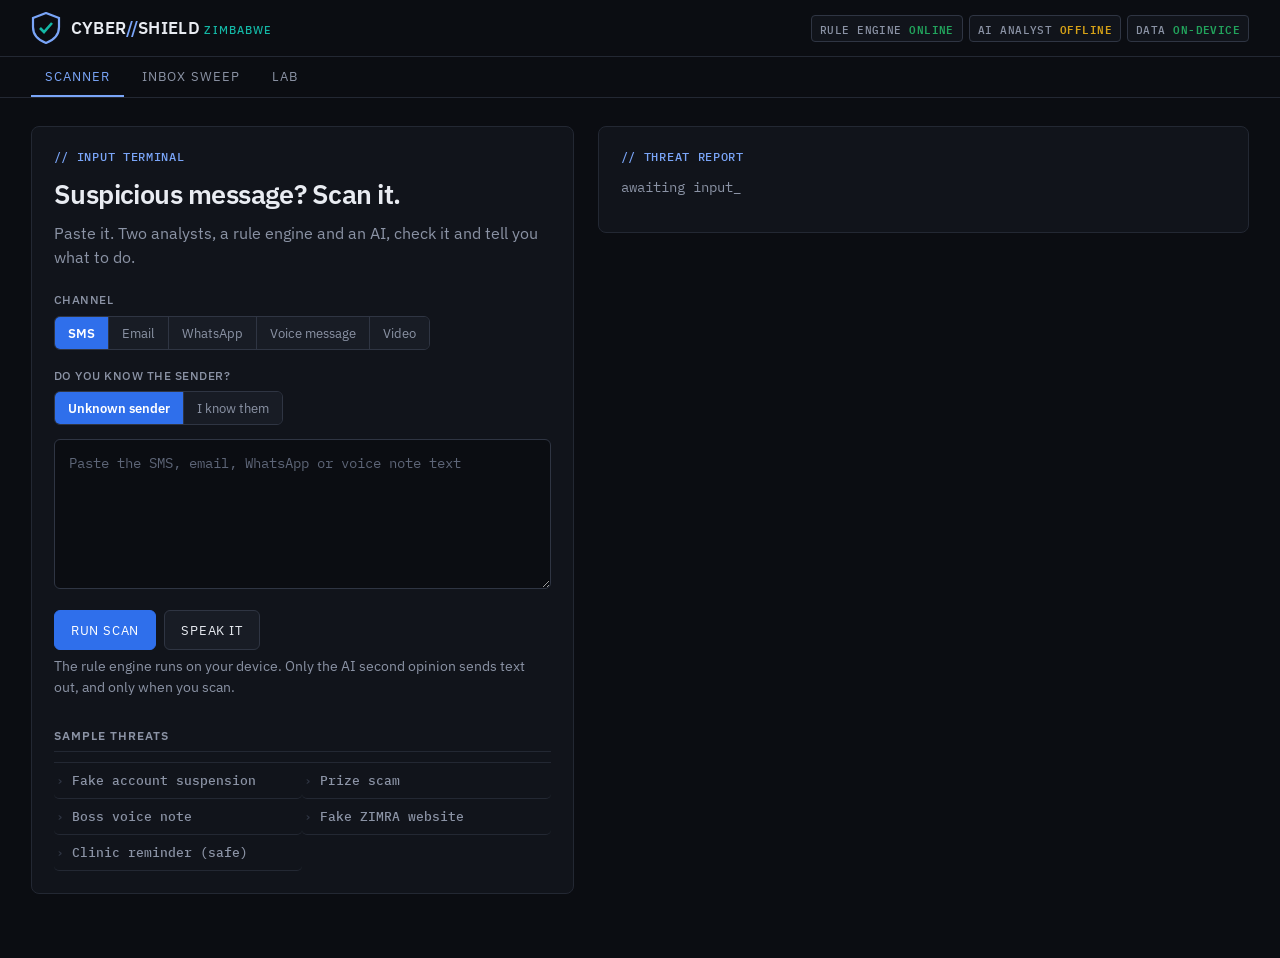
==== index.html @ 7634789b "intial and final" ====
<!DOCTYPE html>
<html lang="en">
<head>
  <meta charset="utf-8">
  <meta name="viewport" content="width=device-width, initial-scale=1, viewport-fit=cover">
  <title>Cyber Shield Zimbabwe</title>
  <meta name="description" content="Paste a suspicious SMS, email, WhatsApp message or voice note and get a verdict, the evidence behind it, and an incident report. Works offline.">
  <meta name="theme-color" content="#0b0d12">
  <meta name="color-scheme" content="dark">
  <meta name="apple-mobile-web-app-capable" content="yes">
  <meta name="apple-mobile-web-app-title" content="Cyber Shield">
  <link rel="manifest" href="manifest.webmanifest">
  <link rel="icon" href="assets/icon-192.png" type="image/png">
  <link rel="apple-touch-icon" href="assets/apple-touch-icon.png">
  <link rel="stylesheet" href="https://fonts.googleapis.com/css2?family=IBM+Plex+Mono:wght@400;500;600&family=IBM+Plex+Sans:wght@400;500;600&display=swap">
  <link rel="stylesheet" href="css/styles.css">
</head>
<body>
  <div id="err"></div>

  <div class="hdr">
    <header class="top">
      <div class="brand">
        <svg width="30" height="32" viewBox="0 0 30 32" aria-hidden="true">
          <path d="M15 1 2 6v9c0 8 5 13 13 16 8-3 13-8 13-16V6z" fill="none" stroke="var(--acc-tx)" stroke-width="2.2"/>
          <path d="M9 16l4 4 8-9" stroke="var(--acc2)" stroke-width="2.6" fill="none"/>
        </svg>
        <span>CYBER<em>//</em>SHIELD <small>ZIMBABWE</small></span>
      </div>
      <div class="chips">
        <span class="chip">Rule engine <b>online</b></span>
        <span class="chip off" id="aic">AI analyst <b>checking</b></span>
        <span class="chip">Data <b>on-device</b></span>
      </div>
    </header>

    <nav id="nav">
      <button data-v="check" aria-current="true">Scanner</button>
      <button data-v="inbox">Inbox sweep</button>
      <button data-v="proof">Lab</button>
    </nav>
  </div>

  <main>
    <!-- ------------------------------ scanner -->
    <section class="view" id="v-check">
      <div class="grid">
        <div class="panel">
          <p class="tag">// INPUT TERMINAL</p>
          <h1>Suspicious message? Scan it.</h1>
          <p class="lead">Paste it. Two analysts, a rule engine and an AI, check it and tell you what to do.</p>

          <label>Channel</label>
          <div class="seg" id="chs"></div>

          <label>Do you know the sender?</label>
          <div class="seg" id="srs"></div>

          <textarea id="t" aria-label="Message to scan" placeholder="Paste the SMS, email, WhatsApp or voice note text"></textarea>

          <div class="actions">
            <button class="pri" id="go">RUN SCAN</button>
            <button class="sec" id="speak">SPEAK IT</button>
          </div>

          <p class="meta">The rule engine runs on your device. Only the AI second opinion sends text out, and only when you scan.</p>

          <h3>Sample threats</h3>
          <div class="samples" id="ex"></div>
        </div>

        <div class="panel" id="out">
          <p class="tag">// THREAT REPORT</p>
          <p class="empty">awaiting input</p>
        </div>
      </div>
    </section>

    <!-- ------------------------------ inbox sweep -->
    <section class="view" id="v-inbox" hidden>
      <div class="panel">
        <p class="tag">// INBOX SWEEP</p>
        <h1>Sweep a whole inbox</h1>
        <p class="lead">For schools, clinics and small businesses. One message per line, riskiest first.</p>

        <textarea id="bulk" aria-label="Messages, one per line" placeholder="One message per line"></textarea>

        <div class="actions">
          <button class="pri" id="sweep">SWEEP</button>
          <button class="sec" id="bulkSample">LOAD SAMPLE INBOX</button>
        </div>

        <div id="tr"></div>
      </div>
    </section>

    <!-- ------------------------------ lab -->
    <section class="view" id="v-proof" hidden>
      <div class="lab-grid">
        <div class="panel lab-head">
          <p class="tag">// LAB</p>
          <h1>Prove it works</h1>
          <p class="lead">Four benches, all runnable on this machine, offline. Every figure below is produced by the same code path a live scan uses.</p>
        </div>

        <div class="panel">
          <h3>Red team: AI attacks the engine</h3>
          <p class="meta">The AI writes fresh Zimbabwean scams it has never shown the engine. The cached corpus runs offline; when the AI analyst is online it adds a live round on top.</p>
          <div class="actions">
            <button class="pri" id="rt">LAUNCH RED TEAM</button>
          </div>
          <div id="rto"></div>
        </div>

        <div class="panel">
          <h3>Disguised scams</h3>
          <p class="meta">Slang, numbers swapped for letters, fake lookalike websites.</p>
          <div class="actions">
            <button class="sec" id="stress">RUN TEST</button>
          </div>
          <div id="so"></div>
        </div>

        <div class="panel">
          <h3>Self-evaluation on the official set</h3>
          <p class="meta">All 100 rows released by NUST, scored locally.</p>
          <div class="actions">
            <button class="sec" id="eval">RUN SELF-EVALUATION</button>
          </div>
          <div id="eo"></div>
        </div>

        <div class="panel">
          <h3>Your own dataset</h3>
          <p class="meta">CSV with content, channel, threat_label, risk_level.</p>
          <input type="file" id="f" accept=".csv">
          <div id="bo"></div>
        </div>
      </div>
    </section>
  </main>

  <script src="js/engine.js"></script>
  <script src="js/dataset.js"></script>
  <script src="js/app.js"></script>
</body>
</html>
---- css/styles.css ----
/* ------------------------------------------------------------------ *
 * Cyber Shield Zimbabwe - styles
 * ------------------------------------------------------------------ */

:root {
  /* Neutrals: graphite scale, no hue in the greys */
  --bg: #0b0d12;
  --pan: #11141b;
  --pan2: #181c25;
  --line: #232833;
  --line2: #2f3543;
  --ink: #e9ecf2;
  --mut: #8b93a5;

  /* Accents: one primary, one secondary, both AA on --bg */
  --acc: #2f6feb;        /* primary fill */
  --acc-tx: #7aa5f8;     /* accent for text and lines on dark */
  --acc2: #14b8a6;       /* secondary accent */

  /* Risk semantics only */
  --yl: #d4a017;
  --rd: #e04b5c;
  --gn: #22a35c;

  box-sizing: border-box;
  padding-bottom: env(safe-area-inset-bottom, 0px);
  color-scheme: dark;
}

* {
  box-sizing: border-box;
}

body {
  margin: 0;
  background: var(--bg);
  color: var(--ink);
  font: 1rem/1.55 'IBM Plex Sans', system-ui, -apple-system, 'Segoe UI', sans-serif;
  -webkit-font-smoothing: antialiased;
}

h1, h2, h3 {
  margin: 0;
  font-weight: 600;
  letter-spacing: -.01em;
}

.mono {
  font-family: 'IBM Plex Mono', ui-monospace, 'SF Mono', Menlo, monospace;
}

a {
  color: var(--acc-tx);
}

/* --------------------------------- error banner */
#err {
  display: none;
  background: var(--rd);
  color: #fff;
  padding: 9px 20px;
  font: 500 .85rem 'IBM Plex Mono', monospace;
}

/* --------------------------------- sticky header */
.hdr {
  position: sticky;
  top: 0;
  z-index: 20;
  background: var(--bg);
  padding-top: env(safe-area-inset-top, 0px);
  border-bottom: 1px solid var(--line);
}

/* Both header rows track main's box exactly, so the brand, the tabs and the
   content stay on one left edge at any width. */
.top,
nav {
  width: 100%;
  max-width: 1680px;
  margin: 0 auto;
  padding-left: clamp(14px, 2.4vw, 44px);
  padding-right: clamp(14px, 2.4vw, 44px);
}

.top {
  display: flex;
  align-items: center;
  justify-content: space-between;
  gap: 16px;
  flex-wrap: wrap;
  padding-top: 12px;
  padding-bottom: 12px;
  border-bottom: 1px solid var(--line);
}

.brand {
  display: flex;
  align-items: center;
  gap: 10px;
  font-weight: 600;
  font-size: 1.05rem;
  letter-spacing: .02em;
}

.brand em {
  font-style: normal;
  color: var(--acc-tx);
}

.brand small {
  color: var(--acc2);
  font-size: .7rem;
  font-weight: 500;
  letter-spacing: .1em;
  text-transform: uppercase;
}

.chips {
  display: flex;
  gap: 6px;
  flex-wrap: wrap;
}

.chip {
  font: 500 .7rem 'IBM Plex Mono', monospace;
  letter-spacing: .04em;
  text-transform: uppercase;
  border: 1px solid var(--line2);
  border-radius: 4px;
  padding: 3px 8px;
  color: var(--mut);
  background: var(--pan);
  white-space: nowrap;
}

.chip b {
  color: var(--gn);
  font-weight: 600;
}

.chip.off b {
  color: var(--yl);
}

.chip.install {
  cursor: pointer;
  color: var(--acc-tx);
  border-color: var(--acc-tx);
  font: 600 .7rem 'IBM Plex Mono', monospace;
  letter-spacing: .04em;
  text-transform: uppercase;
}

.chip.install:hover {
  background: var(--pan2);
}

/* --------------------------------- tabs */
nav {
  display: flex;
  gap: 4px;
}

nav button {
  background: none;
  border: 0;
  border-bottom: 2px solid transparent;
  padding: 10px 14px;
  font: 600 .8rem inherit;
  font-family: inherit;
  letter-spacing: .08em;
  text-transform: uppercase;
  color: var(--mut);
  cursor: pointer;
  transition: color .12s, border-color .12s;
}

nav button:hover {
  color: var(--ink);
}

nav button[aria-current='true'] {
  color: var(--acc-tx);
  border-bottom-color: var(--acc-tx);
}

/* --------------------------------- layout */
main {
  max-width: 1680px;
  margin: 0 auto;
  padding: 28px clamp(14px, 2.4vw, 44px) 64px;
}

.grid {
  display: grid;
  grid-template-columns: minmax(0, 5fr) minmax(0, 6fr);
  gap: 24px;
  align-items: start;
}

/* Lab: four independent benches side by side instead of one long column.
   300px is the floor that puts all four on one row from ~1280px up. */
/* min() keeps a 300px floor from overflowing a 320px phone. */
.lab-grid {
  display: grid;
  grid-template-columns: repeat(auto-fit, minmax(min(300px, 100%), 1fr));
  gap: 20px;
  align-items: start;
}

.lab-head {
  grid-column: 1 / -1;
}

.lab-grid .panel > h3:first-of-type {
  margin-top: 6px;
}

.view[hidden] {
  display: none;
}

@media (max-width: 980px) {
  .grid {
    grid-template-columns: 1fr;
  }

  main {
    padding-top: 20px;
  }
}

/* Big displays: grow the base size so the whole interface scales up
   instead of stranding a small layout in the middle of the screen. */
@media (min-width: 1440px) {
  :root {
    font-size: 17px;
  }

  .grid {
    gap: 26px;
  }
}

@media (min-width: 1800px) {
  :root {
    font-size: 19px;
  }

  .grid {
    grid-template-columns: minmax(0, 4.6fr) minmax(0, 6fr);
  }
}

@media (min-width: 2400px) {
  :root {
    font-size: 23px;
  }

  main,
  .top,
  nav {
    max-width: 2100px;
  }
}

/* Result rows and sample cases get denser columns when there is room,
   which is most of the scrolling on a laptop. */
@media (min-width: 1180px) {
  .samples {
    display: grid;
    grid-template-columns: repeat(auto-fit, minmax(min(230px, 100%), 1fr));
    border-top: 0;
  }

  .samples button {
    border: 1px solid var(--line);
    border-radius: 5px;
    padding: 9px 10px;
  }

  .samples button:hover {
    background: var(--pan2);
    border-color: var(--line2);
  }

  .finds {
    display: grid;
    grid-template-columns: repeat(auto-fit, minmax(min(280px, 100%), 1fr));
    gap: 2px 10px;
  }
}

/* --------------------------------- panels */
.panel {
  background: var(--pan);
  border: 1px solid var(--line);
  border-radius: 8px;
  padding: 22px;
  transition: border-color .15s;
}

.panel:hover {
  border-color: var(--line2);
}

/* --------------------------------- motion */
/* Short, single pass, and only on entry. Enough to feel alive, not enough
   to distract from the verdict. */
@keyframes rise {
  from {
    opacity: 0;
    transform: translateY(9px);
  }
}

.view:not([hidden]) > .grid > .panel,
.view:not([hidden]) > .lab-grid > .panel,
.view:not([hidden]) > .panel {
  animation: rise .34s cubic-bezier(.22, .7, .3, 1) both;
}

.view:not([hidden]) > .lab-grid > .panel:nth-child(2) { animation-delay: .04s; }
.view:not([hidden]) > .lab-grid > .panel:nth-child(3) { animation-delay: .08s; }
.view:not([hidden]) > .lab-grid > .panel:nth-child(4) { animation-delay: .12s; }
.view:not([hidden]) > .lab-grid > .panel:nth-child(5) { animation-delay: .16s; }

.samples button,
.finds li {
  transition: background .13s, color .13s, border-color .13s;
}

.pri:active, .sec:active {
  transform: translateY(1px);
}

@media (prefers-reduced-motion: reduce) {
  *,
  *::before,
  *::after {
    animation-duration: .001ms !important;
    animation-iteration-count: 1 !important;
    transition-duration: .001ms !important;
  }
}

.tag {
  font: 500 .72rem 'IBM Plex Mono', monospace;
  letter-spacing: .06em;
  text-transform: uppercase;
  color: var(--acc-tx);
  margin: 0 0 14px;
}

h1 {
  font-size: 1.7rem;
  line-height: 1.2;
  letter-spacing: -.02em;
}

h3 {
  font-size: .78rem;
  letter-spacing: .08em;
  text-transform: uppercase;
  color: var(--mut);
  margin: 28px 0 10px;
  padding-bottom: 6px;
  border-bottom: 1px solid var(--line);
}

.lead {
  color: var(--mut);
  margin: 10px 0 20px;
  max-width: 56ch;
}

.meta {
  color: var(--mut);
  font-size: .85rem;
  margin: 6px 0;
}

label {
  display: block;
  font-weight: 500;
  font-size: .78rem;
  letter-spacing: .04em;
  text-transform: uppercase;
  color: var(--mut);
  margin: 16px 0 6px;
}

/* --------------------------------- controls */
.seg {
  display: inline-flex;
  flex-wrap: wrap;
  border: 1px solid var(--line2);
  border-radius: 6px;
  overflow: hidden;
}

.seg button {
  border: 0;
  border-right: 1px solid var(--line2);
  background: var(--pan2);
  color: var(--mut);
  padding: 7px 13px;
  font: 500 .85rem inherit;
  font-family: inherit;
  cursor: pointer;
  transition: background .12s, color .12s;
}

.seg button:last-child {
  border-right: 0;
}

.seg button:hover {
  color: var(--ink);
}

.seg button[aria-pressed='true'] {
  background: var(--acc);
  color: #fff;
  font-weight: 600;
}

textarea {
  width: 100%;
  min-height: 150px;
  margin-top: 14px;
  padding: 12px 14px;
  border: 1px solid var(--line2);
  border-radius: 6px;
  background: var(--bg);
  color: var(--ink);
  font: .88rem/1.6 'IBM Plex Mono', monospace;
  resize: vertical;
}

textarea::placeholder {
  color: #5d6577;
}

input[type='file'] {
  display: block;
  margin-top: 12px;
  color: var(--mut);
  font-size: .85rem;
}

input[type='file']::file-selector-button {
  font: 600 .8rem inherit;
  font-family: inherit;
  letter-spacing: .04em;
  text-transform: uppercase;
  color: var(--ink);
  background: var(--pan2);
  border: 1px solid var(--line2);
  border-radius: 5px;
  padding: 7px 12px;
  margin-right: 12px;
  cursor: pointer;
}

button:focus-visible,
textarea:focus-visible,
input:focus-visible,
li:focus-visible,
a:focus-visible {
  outline: 2px solid var(--acc-tx);
  outline-offset: 2px;
}

.pri, .sec {
  font: 600 .8rem inherit;
  font-family: inherit;
  letter-spacing: .06em;
  text-transform: uppercase;
  padding: 10px 16px;
  border-radius: 6px;
  cursor: pointer;
  transition: background .12s, border-color .12s, opacity .12s;
}

.pri {
  background: var(--acc);
  color: #fff;
  border: 1px solid var(--acc);
}

.pri:hover:not(:disabled) {
  background: #3d7bf5;
}

.sec {
  background: var(--pan2);
  color: var(--ink);
  border: 1px solid var(--line2);
}

.sec:hover {
  border-color: var(--acc-tx);
  color: var(--acc-tx);
}

.pri:disabled {
  opacity: .45;
  cursor: default;
}

.actions {
  display: flex;
  gap: 8px;
  flex-wrap: wrap;
  margin-top: 14px;
}

/* --------------------------------- sample threats */
.samples {
  border-top: 1px solid var(--line);
}

.samples button {
  display: block;
  width: 100%;
  text-align: left;
  background: none;
  border: 0;
  border-bottom: 1px solid var(--line);
  padding: 9px 2px;
  font: 500 .82rem 'IBM Plex Mono', monospace;
  color: var(--mut);
  cursor: pointer;
  transition: color .12s;
}

.samples button:hover {
  color: var(--acc-tx);
}

.samples button::before {
  content: '› ';
  color: var(--line2);
}

/* --------------------------------- progress log + empty state */
.empty {
  color: var(--mut);
  font: .85rem 'IBM Plex Mono', monospace;
}

.empty::after {
  content: '_';
  animation: bl 1s steps(1) infinite;
}

@keyframes bl {
  50% { opacity: 0; }
}

.log {
  font: .78rem/1.7 'IBM Plex Mono', monospace;
  color: var(--mut);
}

.log div::before {
  content: '· ';
  color: var(--acc2);
}

/* --------------------------------- verdict header */
.top2 {
  display: flex;
  gap: 20px;
  align-items: center;
  flex-wrap: wrap;
}

.gauge {
  width: 12.5rem;
  max-width: 100%;
  flex: none;
}

.arc {
  fill: none;
  stroke-width: 15;
  opacity: .2;
}

.arc.on {
  opacity: 1;
}

.needle {
  transform-origin: 100px 100px;
  transition: transform .9s cubic-bezier(.2, .9, .3, 1.2);
}

.vd h2 {
  font-size: 1.3rem;
  line-height: 1.25;
}

.lvl {
  font: 600 .75rem 'IBM Plex Mono', monospace;
  letter-spacing: .1em;
  text-transform: uppercase;
  margin: 0 0 6px;
}

.High { color: var(--rd); }
.Medium { color: var(--yl); }
.Low { color: var(--gn); }

/* --------------------------------- quoted message */
.msg {
  border: 1px solid var(--line2);
  border-left: 3px solid var(--acc2);
  border-radius: 0 6px 6px 0;
  background: var(--bg);
  padding: 12px 14px;
  font: .85rem/1.65 'IBM Plex Mono', monospace;
  white-space: pre-wrap;
  overflow-wrap: anywhere;
}

mark {
  background: var(--yl);
  color: #10131a;
  padding: 0 2px;
  border-radius: 2px;
}

mark.hot {
  outline: 2px solid var(--acc2);
  outline-offset: 1px;
}

mark sup {
  font-weight: 700;
  margin-left: 2px;
  font-size: .65em;
}

/* --------------------------------- signals list */
.finds {
  list-style: none;
  margin: 0;
  padding: 0;
}

.finds li {
  display: flex;
  gap: 10px;
  align-items: flex-start;
  padding: 8px;
  border-radius: 5px;
  cursor: default;
}

.finds li:hover {
  background: var(--pan2);
}

.finds b {
  flex: none;
  width: 20px;
  height: 20px;
  border-radius: 3px;
  background: var(--acc2);
  color: #06231f;
  font: 700 .72rem 'IBM Plex Mono', monospace;
  display: grid;
  place-items: center;
  margin-top: 1px;
}

/* --------------------------------- AI analyst panel */
.ai {
  border: 1px solid var(--line2);
  border-left: 3px solid var(--acc);
  border-radius: 0 6px 6px 0;
  padding: 12px 14px;
  background: var(--bg);
}

.ai p {
  margin: 6px 0;
}

.ag {
  font: 600 .72rem 'IBM Plex Mono', monospace;
  letter-spacing: .06em;
  text-transform: uppercase;
}

.act {
  font-size: 1.05rem;
  font-weight: 500;
  margin: 0 0 12px;
  max-width: 54ch;
}

/* --------------------------------- incident card */
.card {
  border: 1px solid var(--line2);
  border-radius: 8px;
  background: var(--bg);
  overflow: hidden;
}

.cardhead {
  display: flex;
  align-items: center;
  justify-content: space-between;
  gap: 12px;
  flex-wrap: wrap;
  padding: 10px 14px;
  background: var(--pan2);
  border-bottom: 1px solid var(--line);
}

.ref {
  font: 600 .78rem 'IBM Plex Mono', monospace;
  letter-spacing: .06em;
  color: var(--acc-tx);
}

.cardbody {
  padding: 14px;
}

.facts {
  display: grid;
  grid-template-columns: max-content 1fr;
  gap: 4px 16px;
  margin: 0 0 14px;
  font-size: .84rem;
}

.facts dt {
  color: var(--mut);
}

.facts dd {
  margin: 0;
  font-weight: 500;
}

.steps {
  margin: 8px 0 0;
  padding-left: 20px;
  font-size: .88rem;
}

.steps li {
  margin-bottom: 5px;
}

/* --------------------------------- tables */
table {
  border-collapse: collapse;
  width: 100%;
  font-size: .85rem;
}

td, th {
  padding: 8px 10px;
  border-bottom: 1px solid var(--line);
  text-align: left;
  vertical-align: top;
}

th {
  color: var(--mut);
  font-weight: 500;
  font-size: .75rem;
  letter-spacing: .06em;
  text-transform: uppercase;
}

.bignum {
  font: 600 2rem 'IBM Plex Sans', system-ui, sans-serif;
  letter-spacing: -.02em;
  margin: 6px 0 4px;
  color: var(--acc-tx);
}

/* --------------------------------- print the incident card */
@media print {
  body {
    background: #fff;
    color: #000;
  }

  .hdr, #v-check > .grid > .panel:first-child, nav, #v-inbox, #v-proof, h3, .actions {
    display: none !important;
  }

  .panel, .card, .msg, .ai {
    border-color: #bbb;
    background: #fff;
  }

  .card {
    page-break-inside: avoid;
  }
}
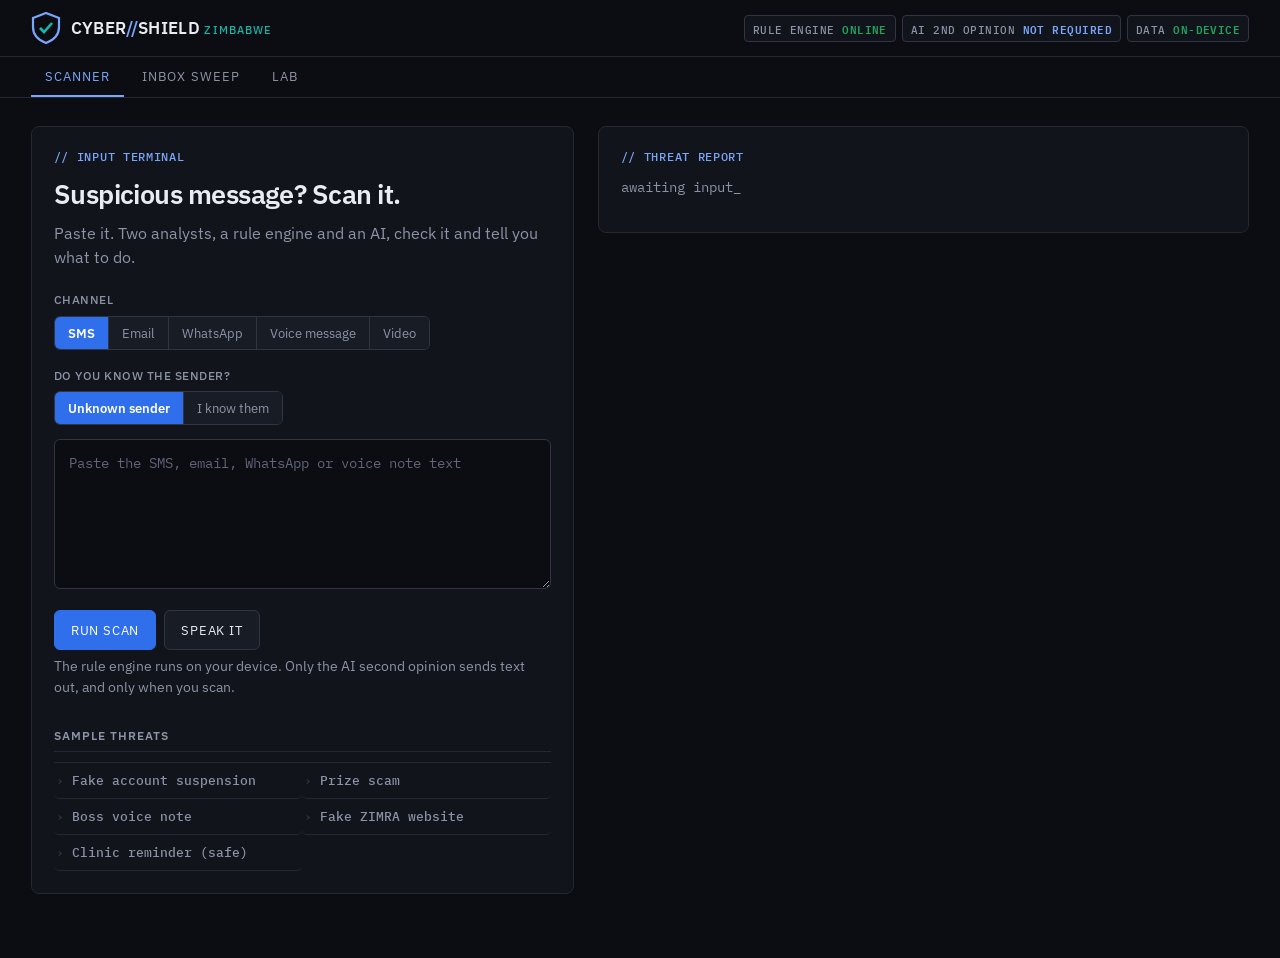
==== commit 176be7aa: "Reframe the optional AI as not required, not offline The header chip read "AI ANALYST / OFFLINE" in " ====
--- a/index.html
+++ b/index.html
@@ -29,7 +29,7 @@
       </div>
       <div class="chips">
         <span class="chip">Rule engine <b>online</b></span>
-        <span class="chip off" id="aic">AI analyst <b>checking</b></span>
+        <span class="chip opt" id="aic">AI 2nd opinion <b>not required</b></span>
         <span class="chip">Data <b>on-device</b></span>
       </div>
     </header>
--- a/css/styles.css
+++ b/css/styles.css
@@ -141,6 +141,11 @@
 
 .chip.off b {
   color: var(--yl);
+}
+
+/* Optional-by-design, not a fault: keep it out of the warning colour. */
+.chip.opt b {
+  color: var(--acc-tx);
 }
 
 .chip.install {
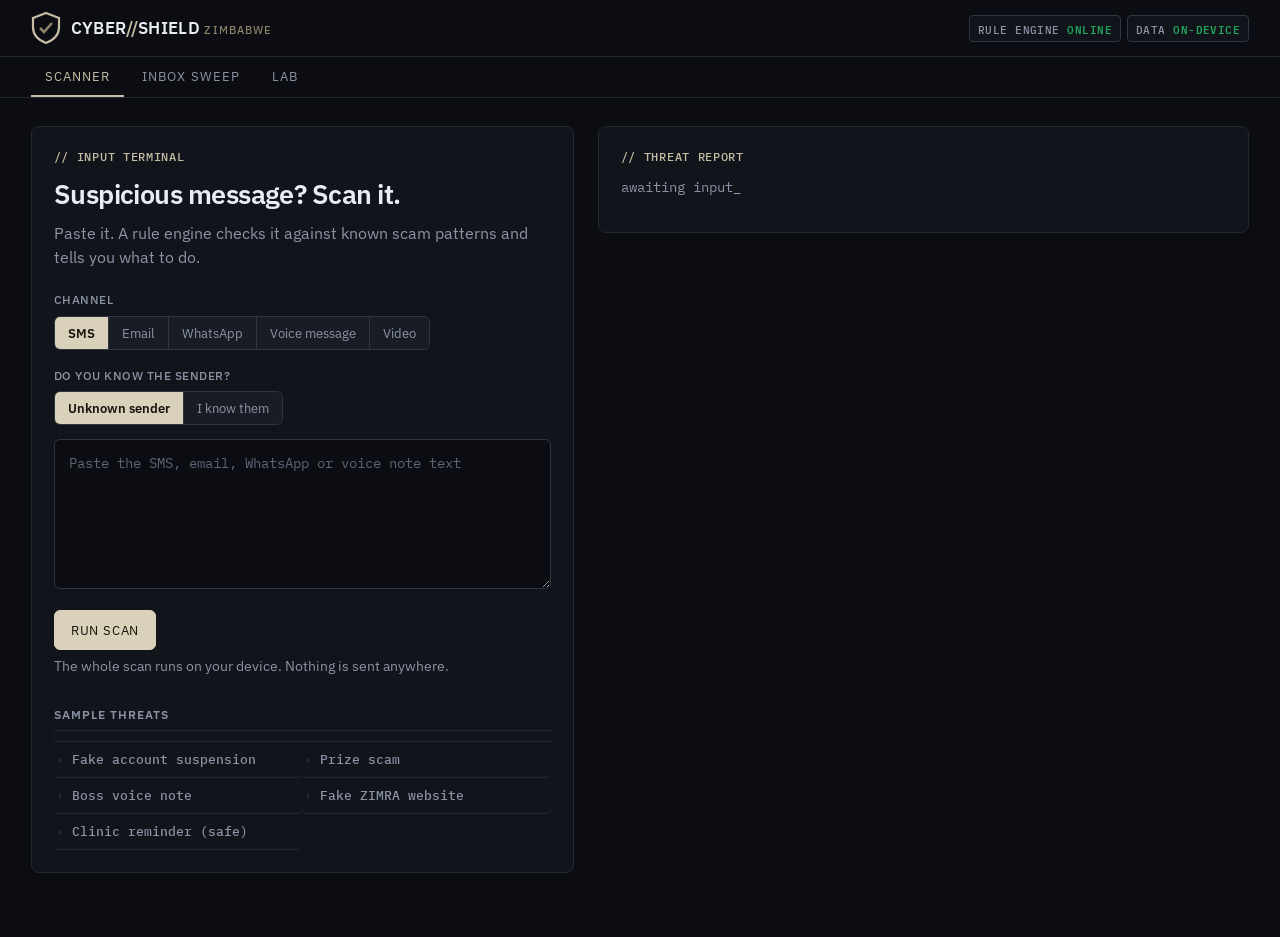
==== commit b26402a7: "redo the ui" ====
--- a/index.html
+++ b/index.html
@@ -27,9 +27,8 @@
         </svg>
         <span>CYBER<em>//</em>SHIELD <small>ZIMBABWE</small></span>
       </div>
-      <div class="chips">
+      <div class="chips" id="chips">
         <span class="chip">Rule engine <b>online</b></span>
-        <span class="chip opt" id="aic">AI 2nd opinion <b>not required</b></span>
         <span class="chip">Data <b>on-device</b></span>
       </div>
     </header>
@@ -48,7 +47,7 @@
         <div class="panel">
           <p class="tag">// INPUT TERMINAL</p>
           <h1>Suspicious message? Scan it.</h1>
-          <p class="lead">Paste it. Two analysts, a rule engine and an AI, check it and tell you what to do.</p>
+          <p class="lead">Paste it. A rule engine checks it against known scam patterns and tells you what to do.</p>
 
           <label>Channel</label>
           <div class="seg" id="chs"></div>
@@ -60,10 +59,9 @@
 
           <div class="actions">
             <button class="pri" id="go">RUN SCAN</button>
-            <button class="sec" id="speak">SPEAK IT</button>
           </div>
 
-          <p class="meta">The rule engine runs on your device. Only the AI second opinion sends text out, and only when you scan.</p>
+          <p class="meta">The whole scan runs on your device. Nothing is sent anywhere.</p>
 
           <h3>Sample threats</h3>
           <div class="samples" id="ex"></div>
@@ -101,41 +99,50 @@
           <p class="tag">// LAB</p>
           <h1>Prove it works</h1>
           <p class="lead">Four benches, all runnable on this machine, offline. Every figure below is produced by the same code path a live scan uses.</p>
+          <ul class="lab-notes">
+            <li>Benches <b>01</b> and <b>02</b> run themselves when you open this tab.</li>
+            <li>Bench <b>03</b> attacks the engine with a corpus it was never tuned against.</li>
+            <li>Bench <b>04</b> scores any CSV in the same column format.</li>
+          </ul>
         </div>
 
-        <div class="panel">
-          <h3>Red team: AI attacks the engine</h3>
-          <p class="meta">The AI writes fresh Zimbabwean scams it has never shown the engine. The cached corpus runs offline; when the AI analyst is online it adds a live round on top.</p>
+        <section class="panel bench">
+          <p class="bench-no">Bench 01</p>
+          <h2>Disguised scams</h2>
+          <p class="meta">Slang, numbers swapped for letters, fake lookalike websites. The engine has to normalise wording before it can match a rule.</p>
+          <div class="actions">
+            <button class="sec" id="stress">RUN TEST</button>
+          </div>
+          <div class="bench-out" id="so"></div>
+        </section>
+
+        <section class="panel bench">
+          <p class="bench-no">Bench 02</p>
+          <h2>Self-evaluation on the official set</h2>
+          <p class="meta">All 100 rows released by NUST, scored locally through the same <span class="mono">analyse()</span> a live scan calls.</p>
+          <div class="actions">
+            <button class="sec" id="eval">RUN SELF-EVALUATION</button>
+          </div>
+          <div class="bench-out" id="eo"></div>
+        </section>
+
+        <section class="panel bench">
+          <p class="bench-no">Bench 03</p>
+          <h2>Red team: scams it was not tuned on</h2>
+          <p class="meta">A corpus the engine was never tuned against: fresh angles on the same tactics, plus near-misses that a careless engine would flag. Any miss here is a real gap, not a bad label.</p>
           <div class="actions">
             <button class="pri" id="rt">LAUNCH RED TEAM</button>
           </div>
-          <div id="rto"></div>
-        </div>
+          <div class="bench-out" id="rto"></div>
+        </section>
 
-        <div class="panel">
-          <h3>Disguised scams</h3>
-          <p class="meta">Slang, numbers swapped for letters, fake lookalike websites.</p>
-          <div class="actions">
-            <button class="sec" id="stress">RUN TEST</button>
-          </div>
-          <div id="so"></div>
-        </div>
-
-        <div class="panel">
-          <h3>Self-evaluation on the official set</h3>
-          <p class="meta">All 100 rows released by NUST, scored locally.</p>
-          <div class="actions">
-            <button class="sec" id="eval">RUN SELF-EVALUATION</button>
-          </div>
-          <div id="eo"></div>
-        </div>
-
-        <div class="panel">
-          <h3>Your own dataset</h3>
-          <p class="meta">CSV with content, channel, threat_label, risk_level.</p>
+        <section class="panel bench bench-wide">
+          <p class="bench-no">Bench 04</p>
+          <h2>Your own dataset</h2>
+          <p class="meta">CSV with content, channel, threat_label, risk_level. The file is read in the browser and never uploaded.</p>
           <input type="file" id="f" accept=".csv">
-          <div id="bo"></div>
-        </div>
+          <div class="bench-out" id="bo"></div>
+        </section>
       </div>
     </section>
   </main>
--- a/css/styles.css
+++ b/css/styles.css
@@ -12,10 +12,14 @@
   --ink: #e9ecf2;
   --mut: #8b93a5;
 
-  /* Accents: one primary, one secondary, both AA on --bg */
-  --acc: #2f6feb;        /* primary fill */
-  --acc-tx: #7aa5f8;     /* accent for text and lines on dark */
-  --acc2: #14b8a6;       /* secondary accent */
+  /* Chrome is deliberately achromatic: cream and khaki only, no hue. That leaves
+     red, amber and green to mean risk and nothing else, so a coloured pixel on
+     screen is always information rather than decoration. */
+  --acc: #d9d1ba;        /* cream fill for buttons and selected chips */
+  --acc-hi: #eae3cf;     /* hover, one step lighter than --acc */
+  --on-acc: #16130c;     /* text on any cream fill: 13.2:1, well past AAA */
+  --acc-tx: #c6bda4;     /* cream for text and lines on the dark background */
+  --acc2: #8d8168;       /* khaki, for small marks and underlines */
 
   /* Risk semantics only */
   --yl: #d4a017;
@@ -143,10 +147,7 @@
   color: var(--yl);
 }
 
-/* Optional-by-design, not a fault: keep it out of the warning colour. */
-.chip.opt b {
-  color: var(--acc-tx);
-}
+
 
 .chip.install {
   cursor: pointer;
@@ -204,12 +205,12 @@
   align-items: start;
 }
 
-/* Lab: four independent benches side by side instead of one long column.
-   300px is the floor that puts all four on one row from ~1280px up. */
-/* min() keeps a 300px floor from overflowing a 320px phone. */
+/* Lab: three benches per row on desktop, the wide one taking the full row
+   below. Fixed 3 tracks instead of auto-fit so the bench count per row stays
+   stable instead of growing a 4th column on wide screens. */
 .lab-grid {
   display: grid;
-  grid-template-columns: repeat(auto-fit, minmax(min(300px, 100%), 1fr));
+  grid-template-columns: repeat(3, minmax(0, 1fr));
   gap: 20px;
   align-items: start;
 }
@@ -218,16 +219,128 @@
   grid-column: 1 / -1;
 }
 
-.lab-grid .panel > h3:first-of-type {
-  margin-top: 6px;
+/* Bench 04 is a file drop, not a score table, so it gets the whole row. */
+.bench-wide {
+  grid-column: 1 / -1;
+}
+
+.lab-notes {
+  margin: 0;
+  padding: 0;
+  list-style: none;
+  display: grid;
+  gap: 4px 18px;
+  font-size: .85rem;
+  color: var(--mut);
+}
+
+.lab-notes b {
+  font: 600 .72rem 'IBM Plex Mono', monospace;
+  color: var(--acc2);
+}
+
+/* Each bench reads as a card: index, title, one line of why it exists. */
+.bench-no {
+  font: 500 .72rem 'IBM Plex Mono', monospace;
+  letter-spacing: .06em;
+  text-transform: uppercase;
+  color: var(--acc2);
+  margin: 0 0 4px;
+}
+
+/* h2 inside a bench, so it does not pick up the h1 display size. */
+.bench h2 {
+  font-size: .95rem;
+  line-height: 1.35;
+  letter-spacing: -.005em;
+  color: var(--ink);
+  margin: 0;
+}
+
+.bench .meta {
+  margin: 8px 0 0;
+}
+
+/* Output sits under the button. A narrow bench would otherwise crush the
+   result tables, so the block scrolls sideways instead of squashing columns. */
+.bench-out {
+  margin-top: 16px;
+  overflow-x: auto;
+}
+
+/* Passing rows and class breakdowns live here. Keeps the lab scannable:
+   the score and any misses are always on screen, the rest is one click away. */
+.more {
+  margin-top: 14px;
+  border-top: 1px solid var(--line);
+}
+
+.more > summary {
+  padding: 9px 2px;
+  font: 500 .78rem 'IBM Plex Mono', monospace;
+  letter-spacing: .04em;
+  color: var(--mut);
+  cursor: pointer;
+  list-style: none;
+  user-select: none;
+}
+
+.more > summary::-webkit-details-marker {
+  display: none;
+}
+
+/* Disclosure chevron, drawn as a character so it needs no extra markup. */
+.more > summary::before {
+  content: '+ ';
+  color: var(--acc2);
+}
+
+.more[open] > summary::before {
+  content: '\2212\00a0';
+}
+
+.more > summary:hover {
+  color: var(--acc-tx);
+}
+
+.more > summary:focus-visible {
+  outline: 2px solid var(--acc-tx);
+  outline-offset: 2px;
+}
+
+/* Sub-headings the results inject (h3) are section breaks inside a card, not
+   the full-width dividers used in the scanner panel, so tighten them. */
+.bench-out h3 {
+  font-size: .68rem;
+  margin: 20px 0 4px;
+  padding-bottom: 4px;
+}
+
+.bench-out .bignum {
+  font-size: 1.6rem;
+  margin-top: 0;
+}
+
+.bench-wide input[type='file'] {
+  margin-top: 16px;
 }
 
 .view[hidden] {
   display: none;
 }
 
+@media (max-width: 1280px) {
+  .lab-grid {
+    grid-template-columns: repeat(2, minmax(0, 1fr));
+  }
+}
+
 @media (max-width: 980px) {
   .grid {
+    grid-template-columns: 1fr;
+  }
+
+  .lab-grid {
     grid-template-columns: 1fr;
   }
 
@@ -427,7 +540,7 @@
 
 .seg button[aria-pressed='true'] {
   background: var(--acc);
-  color: #fff;
+  color: var(--on-acc);
   font-weight: 600;
 }
 
@@ -489,14 +602,16 @@
   transition: background .12s, border-color .12s, opacity .12s;
 }
 
+/* Cream fill, so the label on top has to be the dark ink, not white. */
 .pri {
   background: var(--acc);
-  color: #fff;
+  color: var(--on-acc);
   border: 1px solid var(--acc);
 }
 
 .pri:hover:not(:disabled) {
-  background: #3d7bf5;
+  background: var(--acc-hi);
+  border-color: var(--acc-hi);
 }
 
 .sec {
@@ -683,25 +798,6 @@
   margin-top: 1px;
 }
 
-/* --------------------------------- AI analyst panel */
-.ai {
-  border: 1px solid var(--line2);
-  border-left: 3px solid var(--acc);
-  border-radius: 0 6px 6px 0;
-  padding: 12px 14px;
-  background: var(--bg);
-}
-
-.ai p {
-  margin: 6px 0;
-}
-
-.ag {
-  font: 600 .72rem 'IBM Plex Mono', monospace;
-  letter-spacing: .06em;
-  text-transform: uppercase;
-}
-
 .act {
   font-size: 1.05rem;
   font-weight: 500;
@@ -805,7 +901,7 @@
     display: none !important;
   }
 
-  .panel, .card, .msg, .ai {
+  .panel, .card, .msg {
     border-color: #bbb;
     background: #fff;
   }
